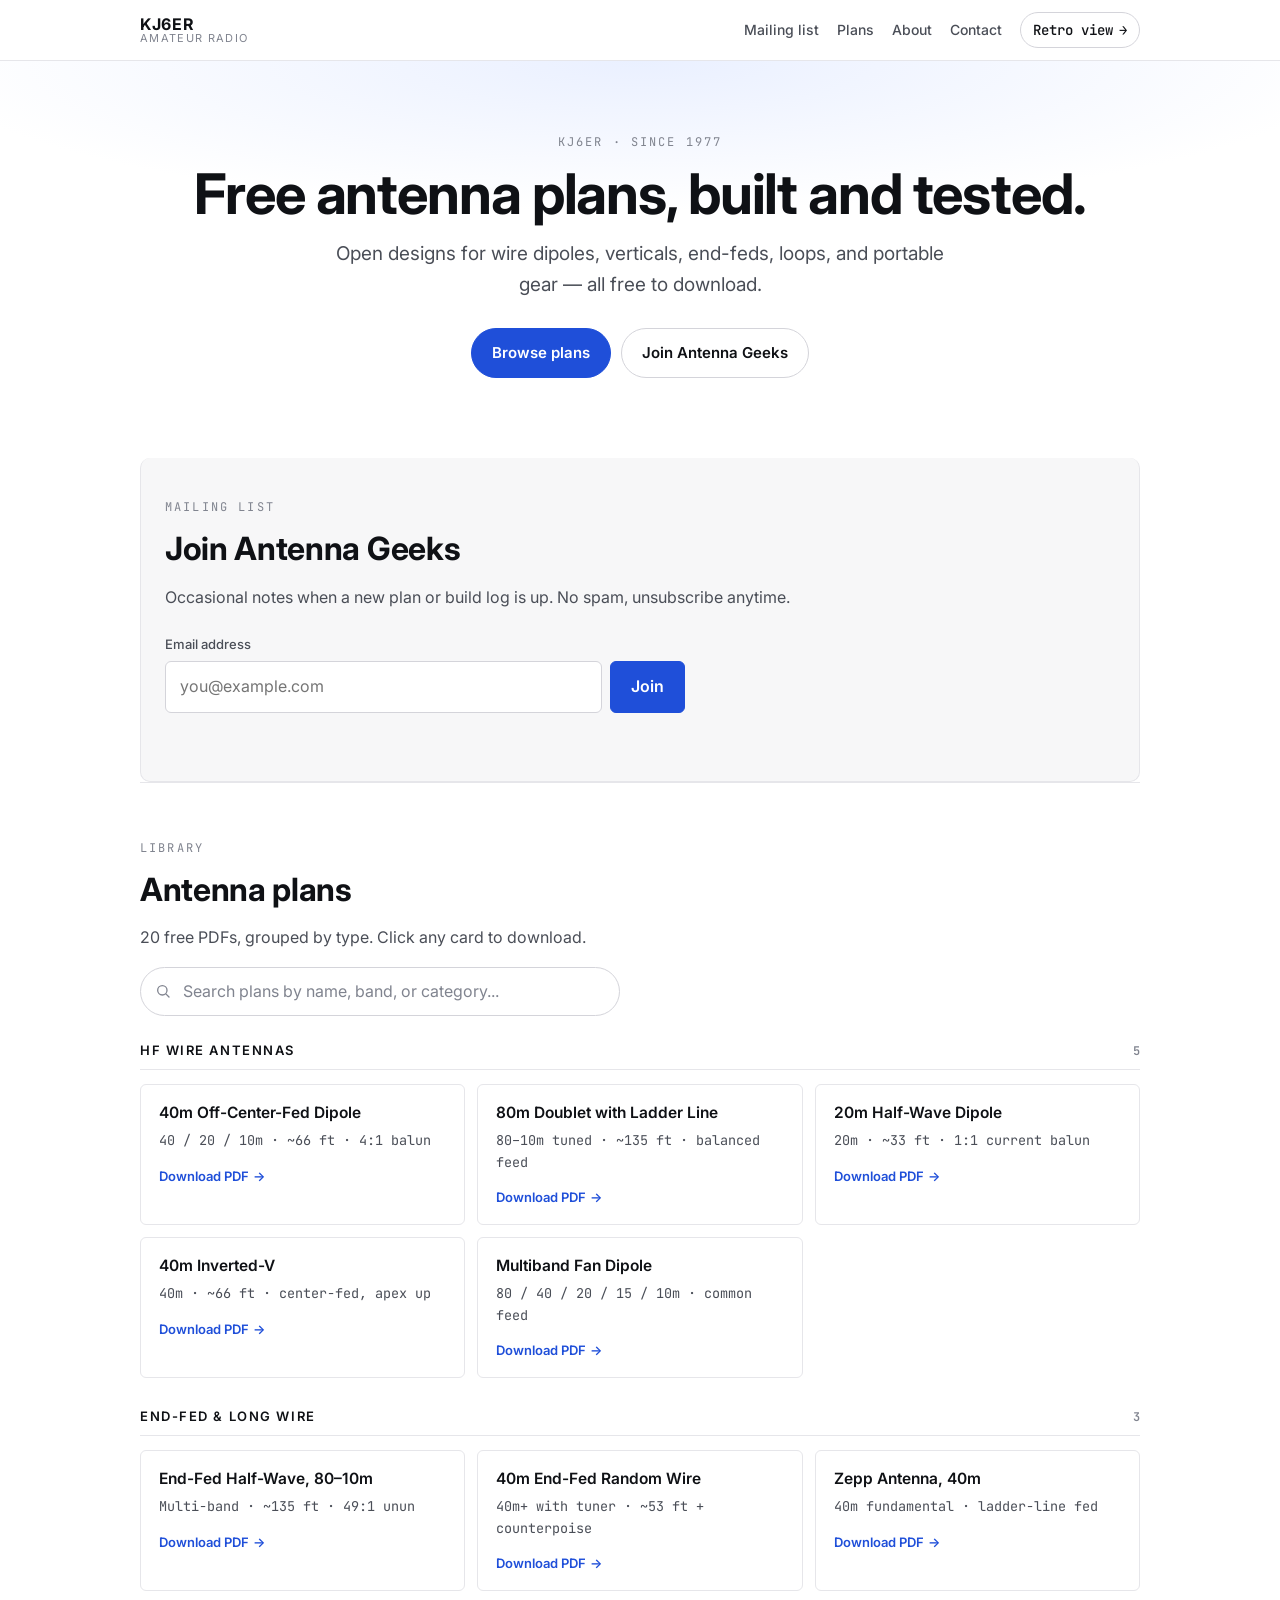
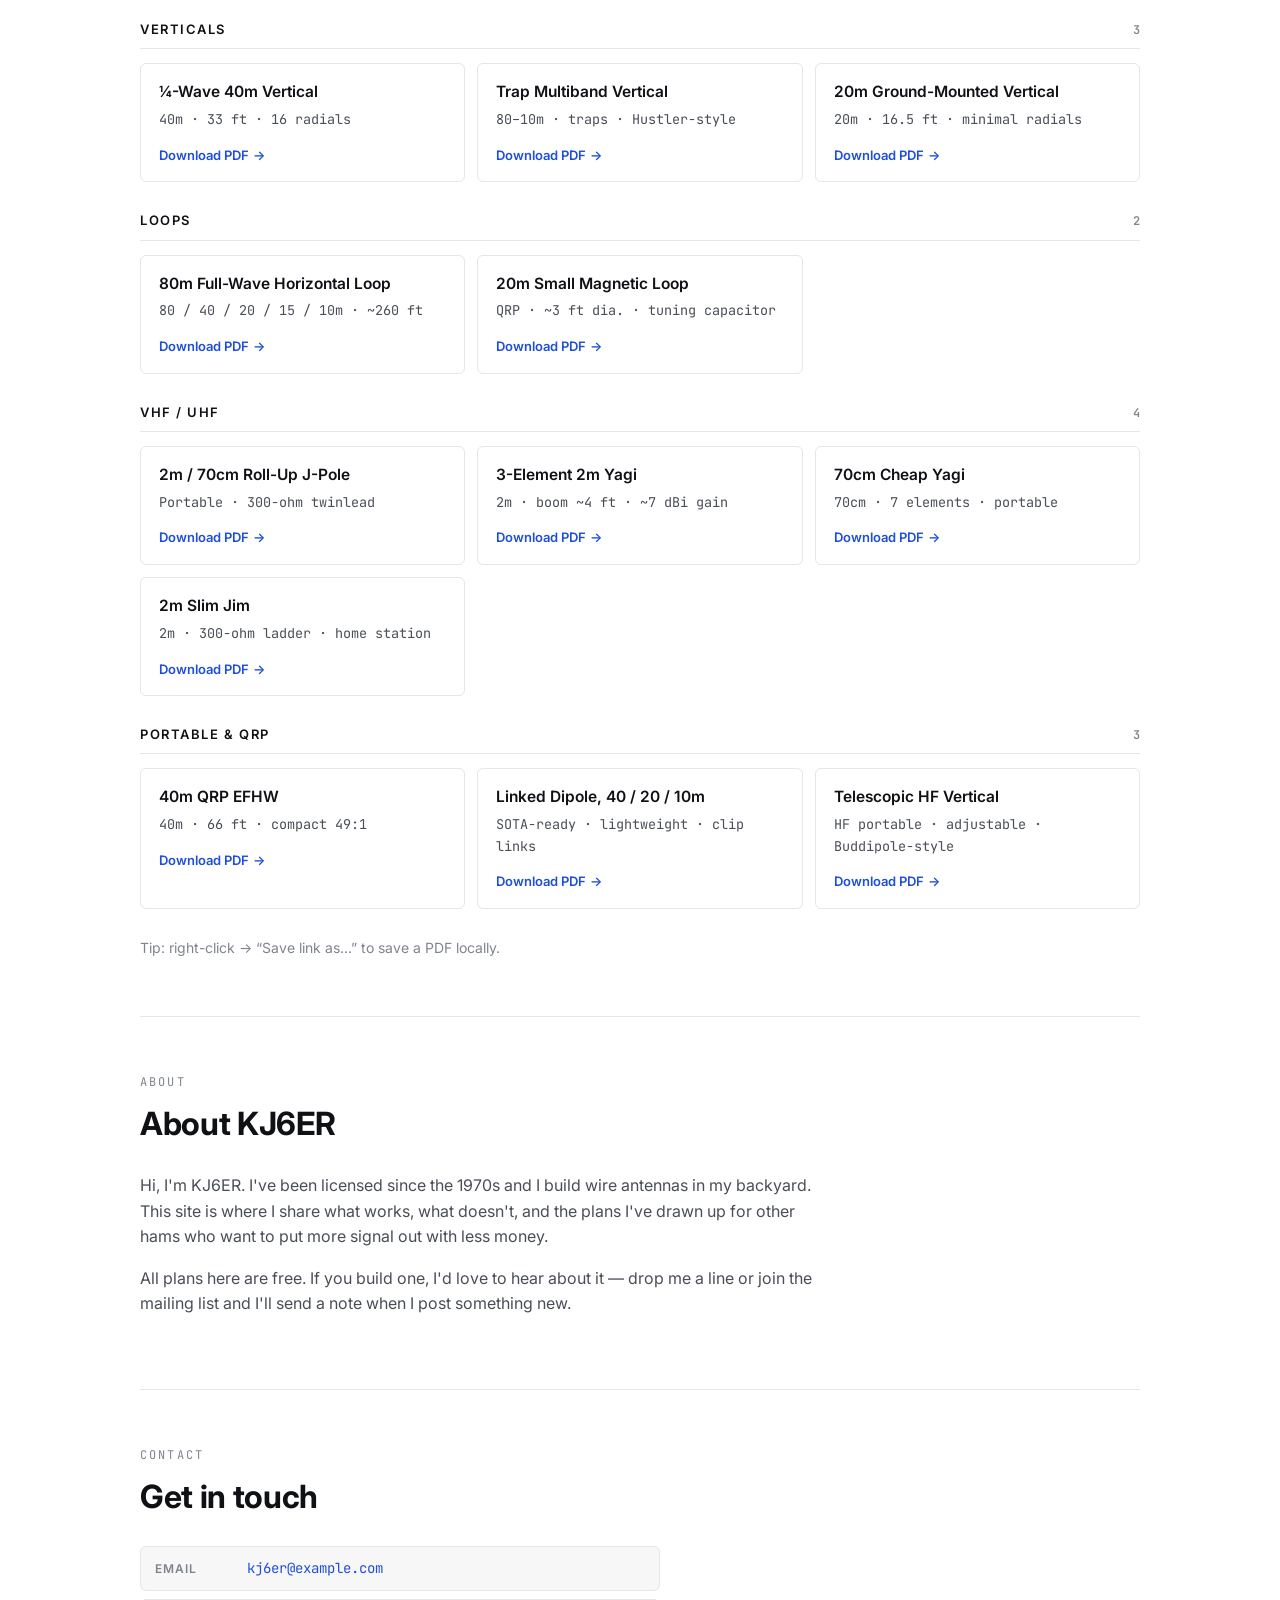
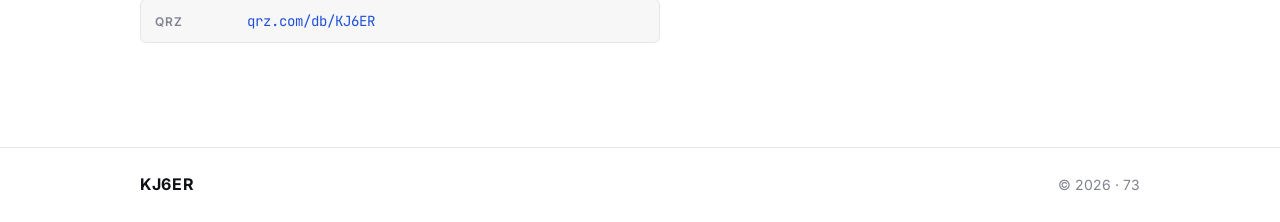
==== modern.html @ 4011a463 "Add modern theme, Antenna Geeks list, grouped plans with search - Extract antenna plan data to plans" ====
<!DOCTYPE html>
<html lang="en">
<head>
  <meta charset="UTF-8" />
  <meta name="viewport" content="width=device-width, initial-scale=1.0" />
  <title>KJ6ER &middot; Antenna Geeks &middot; Free Antenna Plans</title>
  <meta name="description" content="KJ6ER's ham radio project: free antenna plans and the Antenna Geeks mailing list." />
  <link rel="preconnect" href="https://fonts.googleapis.com" />
  <link rel="preconnect" href="https://fonts.gstatic.com" crossorigin />
  <link href="https://fonts.googleapis.com/css2?family=Inter:wght@400;500;600;700&family=JetBrains+Mono:wght@400;500&display=swap" rel="stylesheet" />
  <link rel="stylesheet" href="modern.css" />
</head>
<body data-variant="modern">

  <nav class="nav" aria-label="primary">
    <div class="nav__inner">
      <a class="nav__brand" href="#top">
        <span class="nav__callsign">KJ6ER</span>
        <span class="nav__sub">Amateur Radio</span>
      </a>
      <div class="nav__links">
        <a href="#subscribe">Mailing list</a>
        <a href="#plans">Plans</a>
        <a href="#about">About</a>
        <a href="#contact">Contact</a>
        <a class="nav__toggle" data-style-toggle href="index.html" title="Switch to retro view">
          Retro view <span aria-hidden="true">&rarr;</span>
        </a>
      </div>
    </div>
  </nav>

  <header class="hero" id="top">
    <div class="hero__inner">
      <p class="hero__eyebrow">KJ6ER &middot; Since 1977</p>
      <h1 class="hero__title">Free antenna plans, built and tested.</h1>
      <p class="hero__lede">
        Open designs for wire dipoles, verticals, end-feds, loops, and portable gear &mdash;
        all free to download.
      </p>
      <div class="hero__cta">
        <a class="btn btn--primary" href="#plans">Browse plans</a>
        <a class="btn btn--ghost" href="#subscribe">Join Antenna Geeks</a>
      </div>
      <!--
        Hero image: drop assets/hero.jpg and uncomment to use.
        Landscape, ~1600x900, under ~400KB.
      -->
      <!-- <img class="hero__image" src="assets/hero.jpg" alt="KJ6ER at the shack" /> -->
    </div>
  </header>

  <main>
    <!-- ===== Antenna Geeks email signup (moved above plans) ===== -->
    <section class="section section--accent" id="subscribe">
      <div class="section__head">
        <p class="section__eyebrow">Mailing list</p>
        <h2 class="section__title">Join Antenna Geeks</h2>
        <p class="section__lede">
          Occasional notes when a new plan or build log is up. No spam, unsubscribe anytime.
        </p>
      </div>

      <!--
        PLACEHOLDER form. To wire it up:
        1. Pick a provider (Formspree, Buttondown, Mailchimp, etc.)
        2. Replace action="#" with their endpoint URL.
        3. Remove data-placeholder="true".
      -->
      <form class="signup" action="#" method="POST" data-placeholder="true" novalidate>
        <label class="signup__label" for="email">Email address</label>
        <div class="signup__row">
          <input
            class="signup__input"
            type="email"
            id="email"
            name="email"
            placeholder="you@example.com"
            autocomplete="email"
            required
          />
          <button class="signup__button" type="submit">Join</button>
        </div>
        <p class="signup__status" role="status" aria-live="polite"></p>
      </form>
    </section>

    <!-- ===== Antenna plans ===== -->
    <section class="section" id="plans">
      <div class="section__head">
        <p class="section__eyebrow">Library</p>
        <h2 class="section__title">Antenna plans</h2>
        <p class="section__lede">
          <span id="plans-total">&mdash;</span> free PDFs, grouped by type. Click any card to download.
        </p>

        <div class="plans-toolbar">
          <label class="plans-search" for="plans-search">
            <svg class="plans-search__icon" width="16" height="16" viewBox="0 0 24 24" aria-hidden="true" fill="none" stroke="currentColor" stroke-width="2" stroke-linecap="round" stroke-linejoin="round">
              <circle cx="11" cy="11" r="7"></circle>
              <line x1="21" y1="21" x2="16.65" y2="16.65"></line>
            </svg>
            <input
              id="plans-search"
              class="plans-search__input"
              type="search"
              placeholder="Search plans by name, band, or category..."
              autocomplete="off"
            />
          </label>
        </div>
      </div>

      <!-- Plans render here from plans.js -->
      <div id="plans-container"></div>
      <p id="plans-empty" class="section__note" hidden>No plans match that filter.</p>

      <p class="section__note">
        Tip: right-click &rarr; &ldquo;Save link as&hellip;&rdquo; to save a PDF locally.
      </p>
    </section>

    <!-- ===== About ===== -->
    <section class="section" id="about">
      <div class="section__head">
        <p class="section__eyebrow">About</p>
        <h2 class="section__title">About KJ6ER</h2>
      </div>
      <div class="prose">
        <p>
          Hi, I'm KJ6ER. I've been licensed since the 1970s and I build wire
          antennas in my backyard. This site is where I share what works, what
          doesn't, and the plans I've drawn up for other hams who want to put
          more signal out with less money.
        </p>
        <p>
          All plans here are free. If you build one, I'd love to hear about
          it &mdash; drop me a line or join the mailing list and I'll send a
          note when I post something new.
        </p>
      </div>
    </section>

    <!-- ===== Contact ===== -->
    <section class="section" id="contact">
      <div class="section__head">
        <p class="section__eyebrow">Contact</p>
        <h2 class="section__title">Get in touch</h2>
      </div>
      <ul class="contact">
        <li>
          <span class="contact__key">Email</span>
          <!-- TODO: replace with real email when ready -->
          <a class="contact__val" href="mailto:kj6er@example.com">kj6er@example.com</a>
        </li>
        <li>
          <span class="contact__key">QRZ</span>
          <a class="contact__val" href="https://www.qrz.com/db/KJ6ER" target="_blank" rel="noopener">qrz.com/db/KJ6ER</a>
        </li>
      </ul>
    </section>
  </main>

  <footer class="footer">
    <div class="footer__inner">
      <p class="footer__brand">KJ6ER</p>
      <p class="footer__meta">&copy; <span id="year"></span> &middot; 73</p>
    </div>
  </footer>

  <script src="plans.js"></script>
  <script src="script.js"></script>
</body>
</html>
---- modern.css ----
/* =========================================================
   KJ6ER - clean / professional theme
   Light mode. System-friendly fonts. Mobile-first.
   ========================================================= */

:root {
  --bg: #ffffff;
  --surface: #ffffff;
  --surface-2: #f7f7f8;
  --surface-3: #f2f2f4;
  --border: #e6e6ea;
  --border-strong: #d4d4da;
  --text: #0f1115;
  --text-2: #4a4e57;
  --text-3: #80848f;
  --accent: #1f4fd9;
  --accent-hover: #1641b8;
  --accent-soft: #eaf0ff;
  --danger: #b42318;

  --sans: "Inter", system-ui, -apple-system, "Segoe UI", Roboto, "Helvetica Neue", Arial, sans-serif;
  --mono: "JetBrains Mono", ui-monospace, Menlo, Consolas, monospace;

  --radius: 10px;
  --radius-sm: 6px;
  --maxw: 1040px;

  --shadow-sm: 0 1px 2px rgba(15, 17, 21, 0.06);
  --shadow-md: 0 4px 18px rgba(15, 17, 21, 0.08);
}

*,
*::before,
*::after { box-sizing: border-box; }

html { -webkit-text-size-adjust: 100%; scroll-behavior: smooth; }

body {
  margin: 0;
  background: var(--bg);
  color: var(--text);
  font-family: var(--sans);
  font-size: 16px;
  line-height: 1.6;
  -webkit-font-smoothing: antialiased;
  -moz-osx-font-smoothing: grayscale;
}

a {
  color: var(--accent);
  text-decoration: none;
}
a:hover { text-decoration: underline; text-underline-offset: 3px; }
a:focus-visible {
  outline: 2px solid var(--accent);
  outline-offset: 3px;
  border-radius: 3px;
}

/* =========================================================
   Nav
   ========================================================= */
.nav {
  position: sticky;
  top: 0;
  z-index: 50;
  background: rgba(255, 255, 255, 0.85);
  backdrop-filter: saturate(1.2) blur(8px);
  border-bottom: 1px solid var(--border);
}
.nav__inner {
  max-width: var(--maxw);
  margin: 0 auto;
  padding: 12px 20px;
  display: flex;
  align-items: center;
  gap: 16px;
}
.nav__brand {
  display: flex;
  flex-direction: column;
  line-height: 1.05;
  color: var(--text);
  text-decoration: none;
}
.nav__callsign {
  font-weight: 700;
  font-size: 16px;
  letter-spacing: 0.04em;
}
.nav__sub {
  font-size: 11px;
  color: var(--text-3);
  letter-spacing: 0.12em;
  text-transform: uppercase;
}
.nav__links {
  margin-left: auto;
  display: flex;
  align-items: center;
  gap: 18px;
  flex-wrap: wrap;
}
.nav__links a {
  color: var(--text-2);
  font-size: 14px;
  font-weight: 500;
}
.nav__links a:hover { color: var(--text); text-decoration: none; }
.nav__toggle {
  display: inline-flex;
  align-items: center;
  gap: 6px;
  padding: 6px 12px;
  border: 1px solid var(--border-strong);
  border-radius: 999px;
  font-size: 13px;
  font-family: var(--mono);
  color: var(--text) !important;
  background: var(--surface);
  transition: background 0.15s ease, border-color 0.15s ease;
}
.nav__toggle:hover {
  background: var(--surface-2);
  border-color: var(--text-3);
  text-decoration: none;
}
@media (max-width: 560px) {
  .nav__links a:not(.nav__toggle) { display: none; }
}

/* =========================================================
   Hero
   ========================================================= */
.hero {
  padding: 72px 20px 40px;
  background:
    radial-gradient(ellipse 80% 60% at 50% 0%, var(--accent-soft) 0%, transparent 70%),
    var(--bg);
}
.hero__inner {
  max-width: var(--maxw);
  margin: 0 auto;
  text-align: center;
}
.hero__eyebrow {
  margin: 0 0 12px;
  font-family: var(--mono);
  font-size: 12px;
  letter-spacing: 0.18em;
  text-transform: uppercase;
  color: var(--text-3);
}
.hero__title {
  margin: 0 0 16px;
  font-size: clamp(32px, 5vw + 8px, 56px);
  line-height: 1.05;
  letter-spacing: -0.02em;
  font-weight: 700;
  color: var(--text);
}
.hero__lede {
  max-width: 640px;
  margin: 0 auto 28px;
  font-size: clamp(16px, 1.2vw + 12px, 19px);
  color: var(--text-2);
}
.hero__cta {
  display: flex;
  gap: 10px;
  justify-content: center;
  flex-wrap: wrap;
}
.hero__image {
  display: block;
  margin: 40px auto 0;
  max-width: 100%;
  height: auto;
  border-radius: var(--radius);
  box-shadow: var(--shadow-md);
}

.btn {
  display: inline-flex;
  align-items: center;
  gap: 6px;
  padding: 12px 20px;
  border-radius: 999px;
  font-weight: 600;
  font-size: 15px;
  text-decoration: none;
  transition: background 0.15s ease, border-color 0.15s ease, transform 0.08s ease;
  border: 1px solid transparent;
}
.btn:active { transform: translateY(1px); }
.btn--primary {
  background: var(--accent);
  color: #fff;
  border-color: var(--accent);
}
.btn--primary:hover { background: var(--accent-hover); text-decoration: none; }
.btn--ghost {
  background: var(--surface);
  color: var(--text);
  border-color: var(--border-strong);
}
.btn--ghost:hover {
  background: var(--surface-2);
  border-color: var(--text-3);
  text-decoration: none;
}

/* =========================================================
   Sections
   ========================================================= */
main {
  max-width: var(--maxw);
  margin: 0 auto;
  padding: 0 20px;
}

.section {
  padding: 56px 0;
  border-top: 1px solid var(--border);
}
.section:first-child { border-top: 0; padding-top: 40px; }

.section--accent {
  padding: 40px 24px;
  margin: 40px 0 0;
  background: var(--surface-2);
  border: 1px solid var(--border);
  border-radius: var(--radius);
}

.section__head { margin-bottom: 24px; }
.section__eyebrow {
  margin: 0 0 6px;
  font-family: var(--mono);
  font-size: 12px;
  letter-spacing: 0.18em;
  text-transform: uppercase;
  color: var(--text-3);
}
.section__title {
  margin: 0 0 10px;
  font-size: clamp(24px, 2vw + 14px, 32px);
  letter-spacing: -0.01em;
  font-weight: 700;
}
.section__lede {
  margin: 0;
  color: var(--text-2);
  max-width: 640px;
}
.section__note {
  margin: 12px 0 0;
  font-size: 14px;
  color: var(--text-3);
}

.prose p { color: var(--text-2); max-width: 680px; }
.prose p + p { margin-top: 12px; }

/* =========================================================
   Plans — grouped cards + search
   ========================================================= */
.plans-toolbar { margin-top: 16px; }

.plans-search {
  display: flex;
  align-items: center;
  gap: 10px;
  padding: 10px 14px;
  background: var(--surface);
  border: 1px solid var(--border-strong);
  border-radius: 999px;
  max-width: 480px;
  transition: border-color 0.15s ease, box-shadow 0.15s ease;
}
.plans-search:focus-within {
  border-color: var(--accent);
  box-shadow: 0 0 0 3px rgba(31, 79, 217, 0.15);
}
.plans-search__icon { color: var(--text-3); flex: 0 0 auto; }
.plans-search__input {
  flex: 1;
  background: transparent;
  border: 0;
  outline: none;
  font: inherit;
  color: var(--text);
  min-width: 0;
}
.plans-search__input::placeholder { color: var(--text-3); }

.plan-group { margin: 28px 0; }
.plan-group:first-child { margin-top: 12px; }

.plan-group__title {
  display: flex;
  align-items: baseline;
  gap: 10px;
  margin: 0 0 14px;
  padding-bottom: 8px;
  font-size: 13px;
  font-weight: 600;
  letter-spacing: 0.12em;
  text-transform: uppercase;
  color: var(--text-3);
  border-bottom: 1px solid var(--border);
}
.plan-group__name { color: var(--text); }
.plan-group__count {
  margin-left: auto;
  font-family: var(--mono);
  font-size: 12px;
  color: var(--text-3);
  letter-spacing: 0;
}

.plans {
  list-style: none;
  padding: 0;
  margin: 0;
  display: grid;
  grid-template-columns: repeat(auto-fill, minmax(280px, 1fr));
  gap: 12px;
}

.plan__link {
  display: flex;
  flex-direction: column;
  gap: 4px;
  padding: 16px 18px;
  height: 100%;
  border: 1px solid var(--border);
  border-radius: var(--radius-sm);
  background: var(--surface);
  color: var(--text);
  text-decoration: none;
  transition: border-color 0.15s ease, box-shadow 0.15s ease, transform 0.15s ease;
  position: relative;
}
.plan__link:hover,
.plan__link:focus-visible {
  border-color: var(--accent);
  box-shadow: var(--shadow-md);
  transform: translateY(-1px);
  text-decoration: none;
  outline: none;
}
.plan__name {
  font-weight: 600;
  font-size: 15.5px;
  color: var(--text);
  padding-right: 24px;
}
.plan__specs {
  font-size: 13.5px;
  color: var(--text-2);
  font-family: var(--mono);
}
.plan__cta {
  margin-top: 10px;
  font-size: 13px;
  font-weight: 600;
  color: var(--accent);
  display: inline-flex;
  align-items: center;
  gap: 4px;
}
.plan__link:hover .plan__cta { text-decoration: underline; text-underline-offset: 3px; }

/* =========================================================
   Signup form (accent block)
   ========================================================= */
.signup { margin-top: 18px; max-width: 520px; }
.signup__label {
  display: block;
  font-size: 13px;
  font-weight: 500;
  color: var(--text-2);
  margin-bottom: 6px;
}
.signup__row {
  display: flex;
  gap: 8px;
  flex-wrap: wrap;
}
.signup__input {
  flex: 1 1 220px;
  min-width: 0;
  padding: 12px 14px;
  background: var(--surface);
  color: var(--text);
  font: inherit;
  border: 1px solid var(--border-strong);
  border-radius: var(--radius-sm);
  transition: border-color 0.15s ease, box-shadow 0.15s ease;
}
.signup__input:focus {
  outline: none;
  border-color: var(--accent);
  box-shadow: 0 0 0 3px rgba(31, 79, 217, 0.15);
}
.signup__button {
  padding: 12px 20px;
  background: var(--accent);
  color: #fff;
  border: 1px solid var(--accent);
  border-radius: var(--radius-sm);
  font: inherit;
  font-weight: 600;
  cursor: pointer;
  transition: background 0.15s ease, transform 0.08s ease;
}
.signup__button:hover { background: var(--accent-hover); }
.signup__button:active { transform: translateY(1px); }

.signup__status {
  min-height: 1.3em;
  margin: 10px 0 0;
  font-size: 14px;
  color: var(--text-2);
}
.signup__status.is-error { color: var(--danger); }

/* =========================================================
   Contact
   ========================================================= */
.contact {
  list-style: none;
  padding: 0;
  margin: 0;
  display: grid;
  gap: 8px;
  max-width: 520px;
}
.contact li {
  display: grid;
  grid-template-columns: 80px 1fr;
  align-items: baseline;
  gap: 12px;
  padding: 10px 14px;
  background: var(--surface-2);
  border: 1px solid var(--border);
  border-radius: var(--radius-sm);
}
.contact__key {
  font-size: 12px;
  font-weight: 600;
  letter-spacing: 0.08em;
  text-transform: uppercase;
  color: var(--text-3);
}
.contact__val { font-family: var(--mono); font-size: 14px; }

/* =========================================================
   Footer
   ========================================================= */
.footer {
  margin-top: 48px;
  border-top: 1px solid var(--border);
}
.footer__inner {
  max-width: var(--maxw);
  margin: 0 auto;
  padding: 24px 20px;
  display: flex;
  justify-content: space-between;
  align-items: center;
  gap: 12px;
  flex-wrap: wrap;
}
.footer__brand { margin: 0; font-weight: 700; letter-spacing: 0.04em; }
.footer__meta { margin: 0; color: var(--text-3); font-size: 14px; }

/* =========================================================
   Motion
   ========================================================= */
@media (prefers-reduced-motion: reduce) {
  html { scroll-behavior: auto; }
  .plan__link, .btn { transition: none; }
}
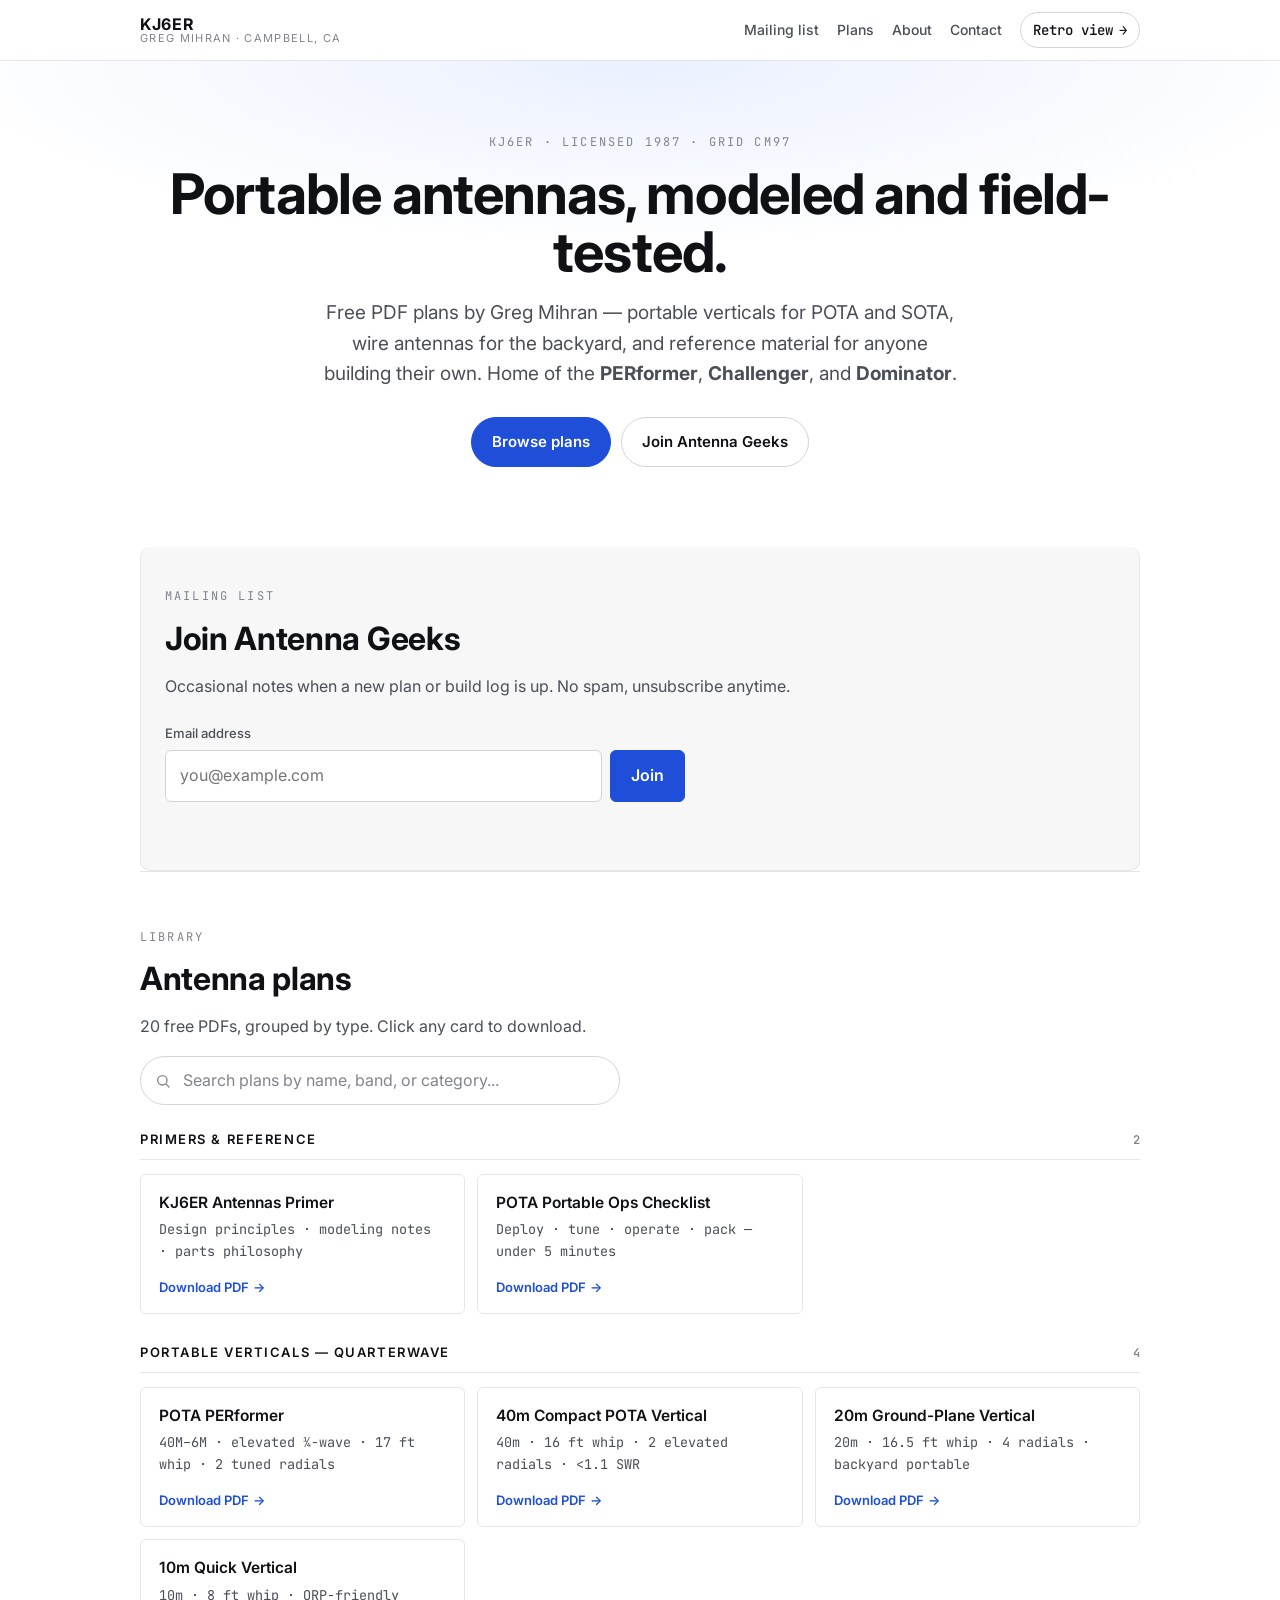
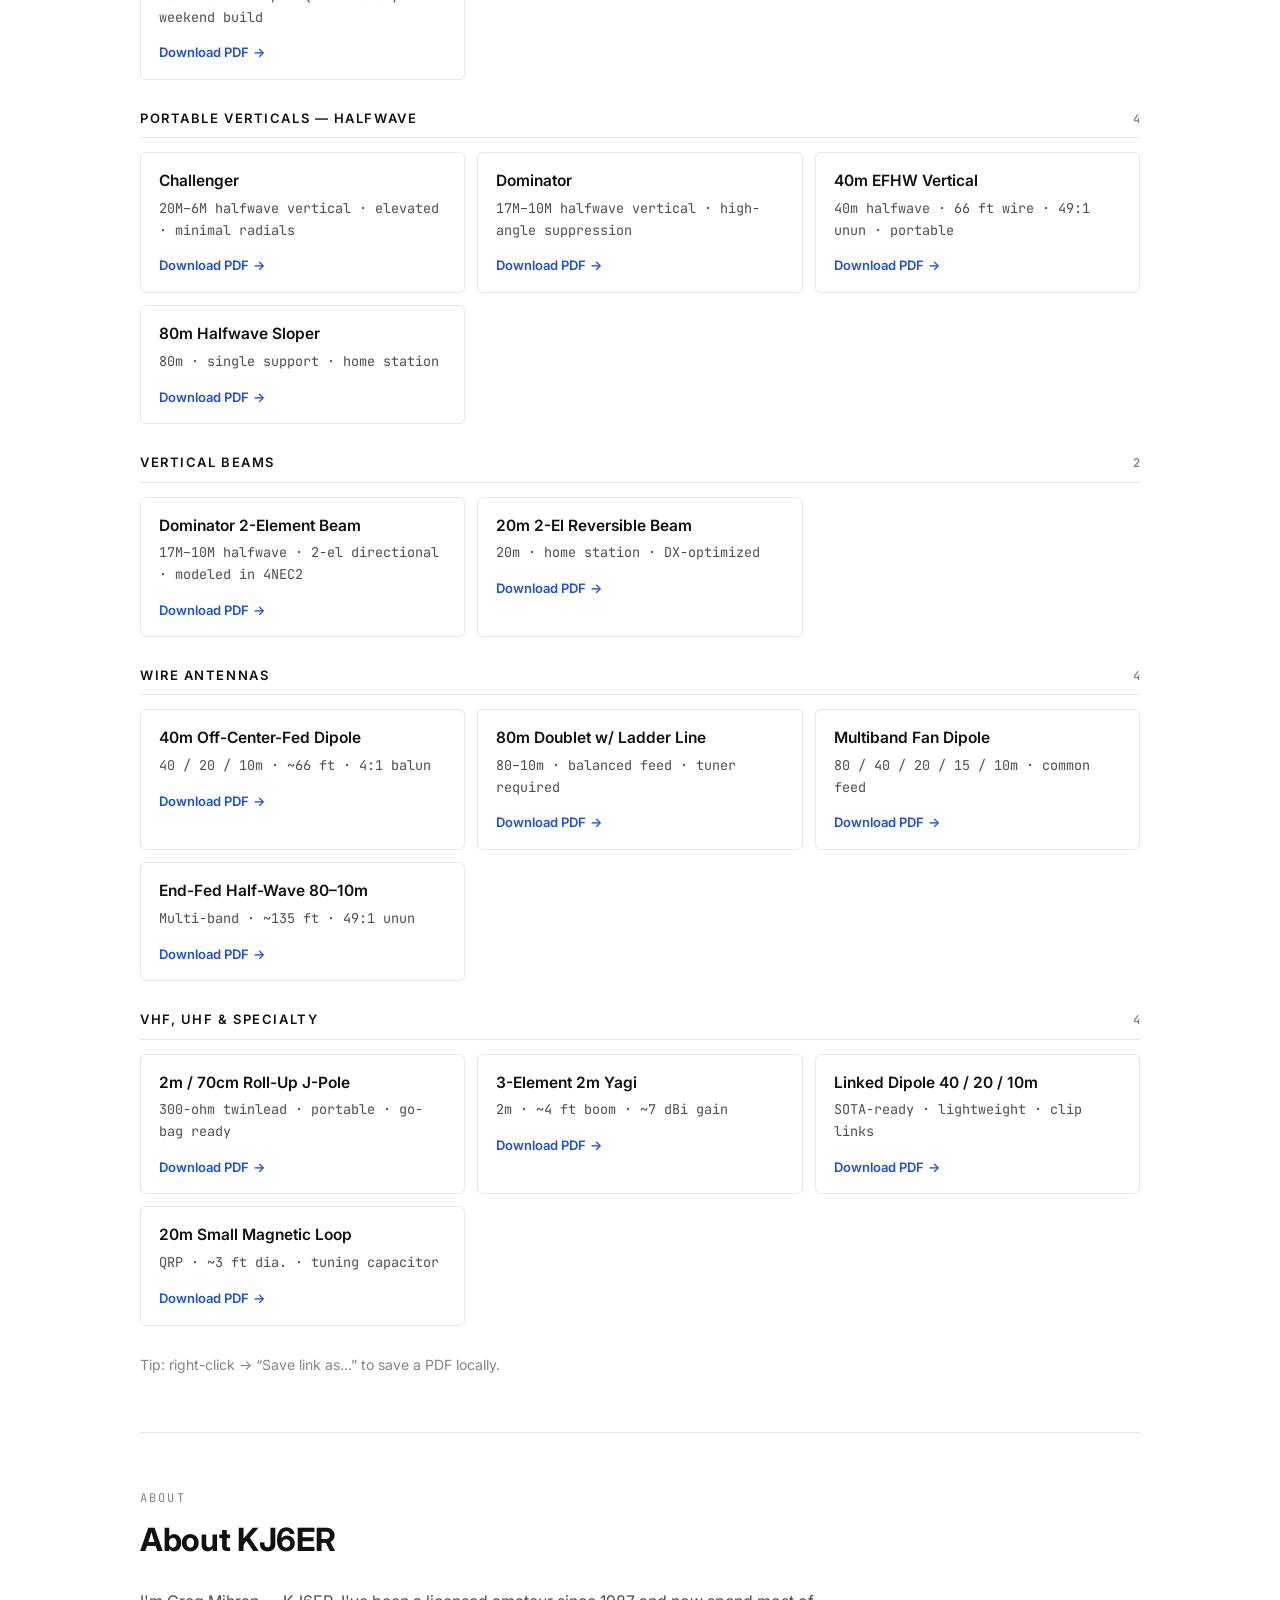
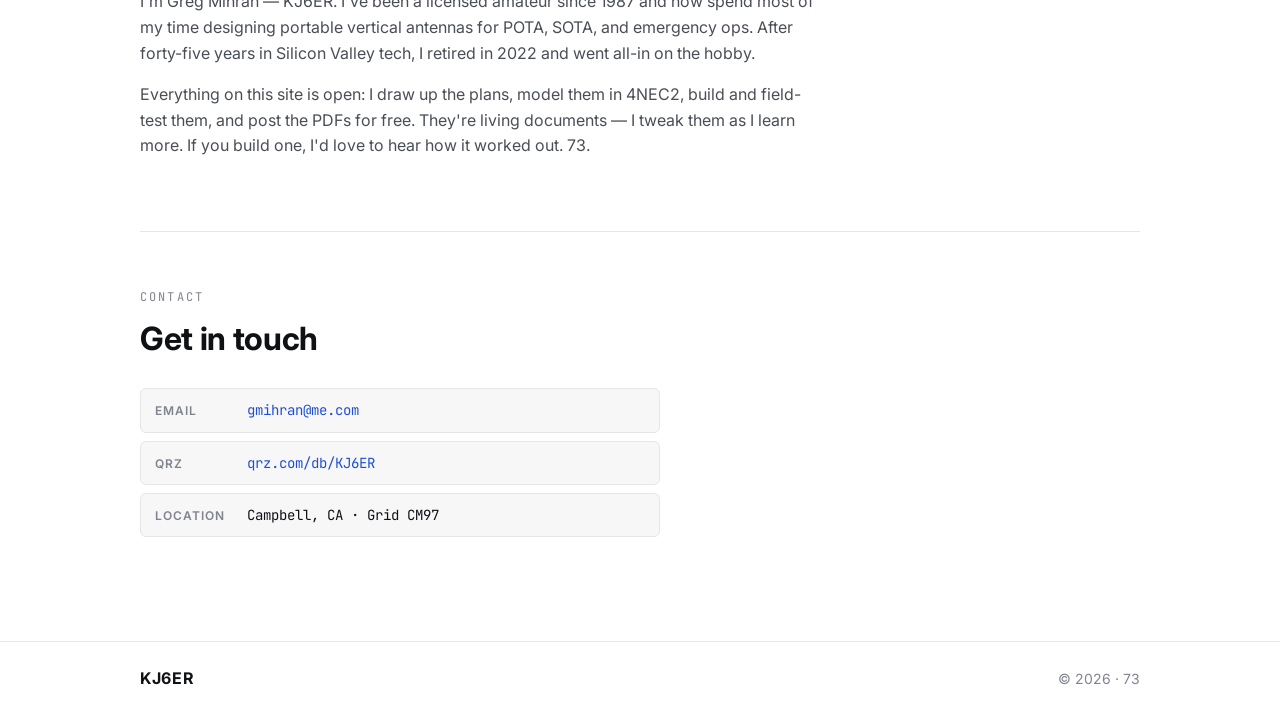
==== commit 928d2a0a: "Personalize site for Greg Mihran + tone down retro theme - Retro theme redesigned as a warm editoria" ====
--- a/modern.html
+++ b/modern.html
@@ -3,8 +3,8 @@
 <head>
   <meta charset="UTF-8" />
   <meta name="viewport" content="width=device-width, initial-scale=1.0" />
-  <title>KJ6ER &middot; Antenna Geeks &middot; Free Antenna Plans</title>
-  <meta name="description" content="KJ6ER's ham radio project: free antenna plans and the Antenna Geeks mailing list." />
+  <title>KJ6ER &middot; Greg Mihran &middot; Antenna Plans</title>
+  <meta name="description" content="Greg Mihran (KJ6ER) — portable vertical and wire antenna plans, free. Home of the POTA PERformer, Challenger, and Dominator designs." />
   <link rel="preconnect" href="https://fonts.googleapis.com" />
   <link rel="preconnect" href="https://fonts.gstatic.com" crossorigin />
   <link href="https://fonts.googleapis.com/css2?family=Inter:wght@400;500;600;700&family=JetBrains+Mono:wght@400;500&display=swap" rel="stylesheet" />
@@ -16,7 +16,7 @@
     <div class="nav__inner">
       <a class="nav__brand" href="#top">
         <span class="nav__callsign">KJ6ER</span>
-        <span class="nav__sub">Amateur Radio</span>
+        <span class="nav__sub">Greg Mihran &middot; Campbell, CA</span>
       </a>
       <div class="nav__links">
         <a href="#subscribe">Mailing list</a>
@@ -32,11 +32,13 @@
 
   <header class="hero" id="top">
     <div class="hero__inner">
-      <p class="hero__eyebrow">KJ6ER &middot; Since 1977</p>
-      <h1 class="hero__title">Free antenna plans, built and tested.</h1>
+      <p class="hero__eyebrow">KJ6ER &middot; Licensed 1987 &middot; Grid CM97</p>
+      <h1 class="hero__title">Portable antennas, modeled and field-tested.</h1>
       <p class="hero__lede">
-        Open designs for wire dipoles, verticals, end-feds, loops, and portable gear &mdash;
-        all free to download.
+        Free PDF plans by Greg Mihran &mdash; portable verticals for POTA and
+        SOTA, wire antennas for the backyard, and reference material for anyone
+        building their own. Home of the <strong>PERformer</strong>,
+        <strong>Challenger</strong>, and <strong>Dominator</strong>.
       </p>
       <div class="hero__cta">
         <a class="btn btn--primary" href="#plans">Browse plans</a>
@@ -128,15 +130,17 @@
       </div>
       <div class="prose">
         <p>
-          Hi, I'm KJ6ER. I've been licensed since the 1970s and I build wire
-          antennas in my backyard. This site is where I share what works, what
-          doesn't, and the plans I've drawn up for other hams who want to put
-          more signal out with less money.
+          I'm Greg Mihran &mdash; KJ6ER. I've been a licensed amateur since
+          1987 and now spend most of my time designing portable vertical
+          antennas for POTA, SOTA, and emergency ops. After forty-five years
+          in Silicon Valley tech, I retired in 2022 and went all-in on the
+          hobby.
         </p>
         <p>
-          All plans here are free. If you build one, I'd love to hear about
-          it &mdash; drop me a line or join the mailing list and I'll send a
-          note when I post something new.
+          Everything on this site is open: I draw up the plans, model them in
+          4NEC2, build and field-test them, and post the PDFs for free.
+          They're living documents &mdash; I tweak them as I learn more. If
+          you build one, I'd love to hear how it worked out. 73.
         </p>
       </div>
     </section>
@@ -150,12 +154,15 @@
       <ul class="contact">
         <li>
           <span class="contact__key">Email</span>
-          <!-- TODO: replace with real email when ready -->
-          <a class="contact__val" href="mailto:kj6er@example.com">kj6er@example.com</a>
+          <a class="contact__val" href="mailto:gmihran@me.com">gmihran@me.com</a>
         </li>
         <li>
           <span class="contact__key">QRZ</span>
           <a class="contact__val" href="https://www.qrz.com/db/KJ6ER" target="_blank" rel="noopener">qrz.com/db/KJ6ER</a>
+        </li>
+        <li>
+          <span class="contact__key">Location</span>
+          <span class="contact__val">Campbell, CA &middot; Grid CM97</span>
         </li>
       </ul>
     </section>
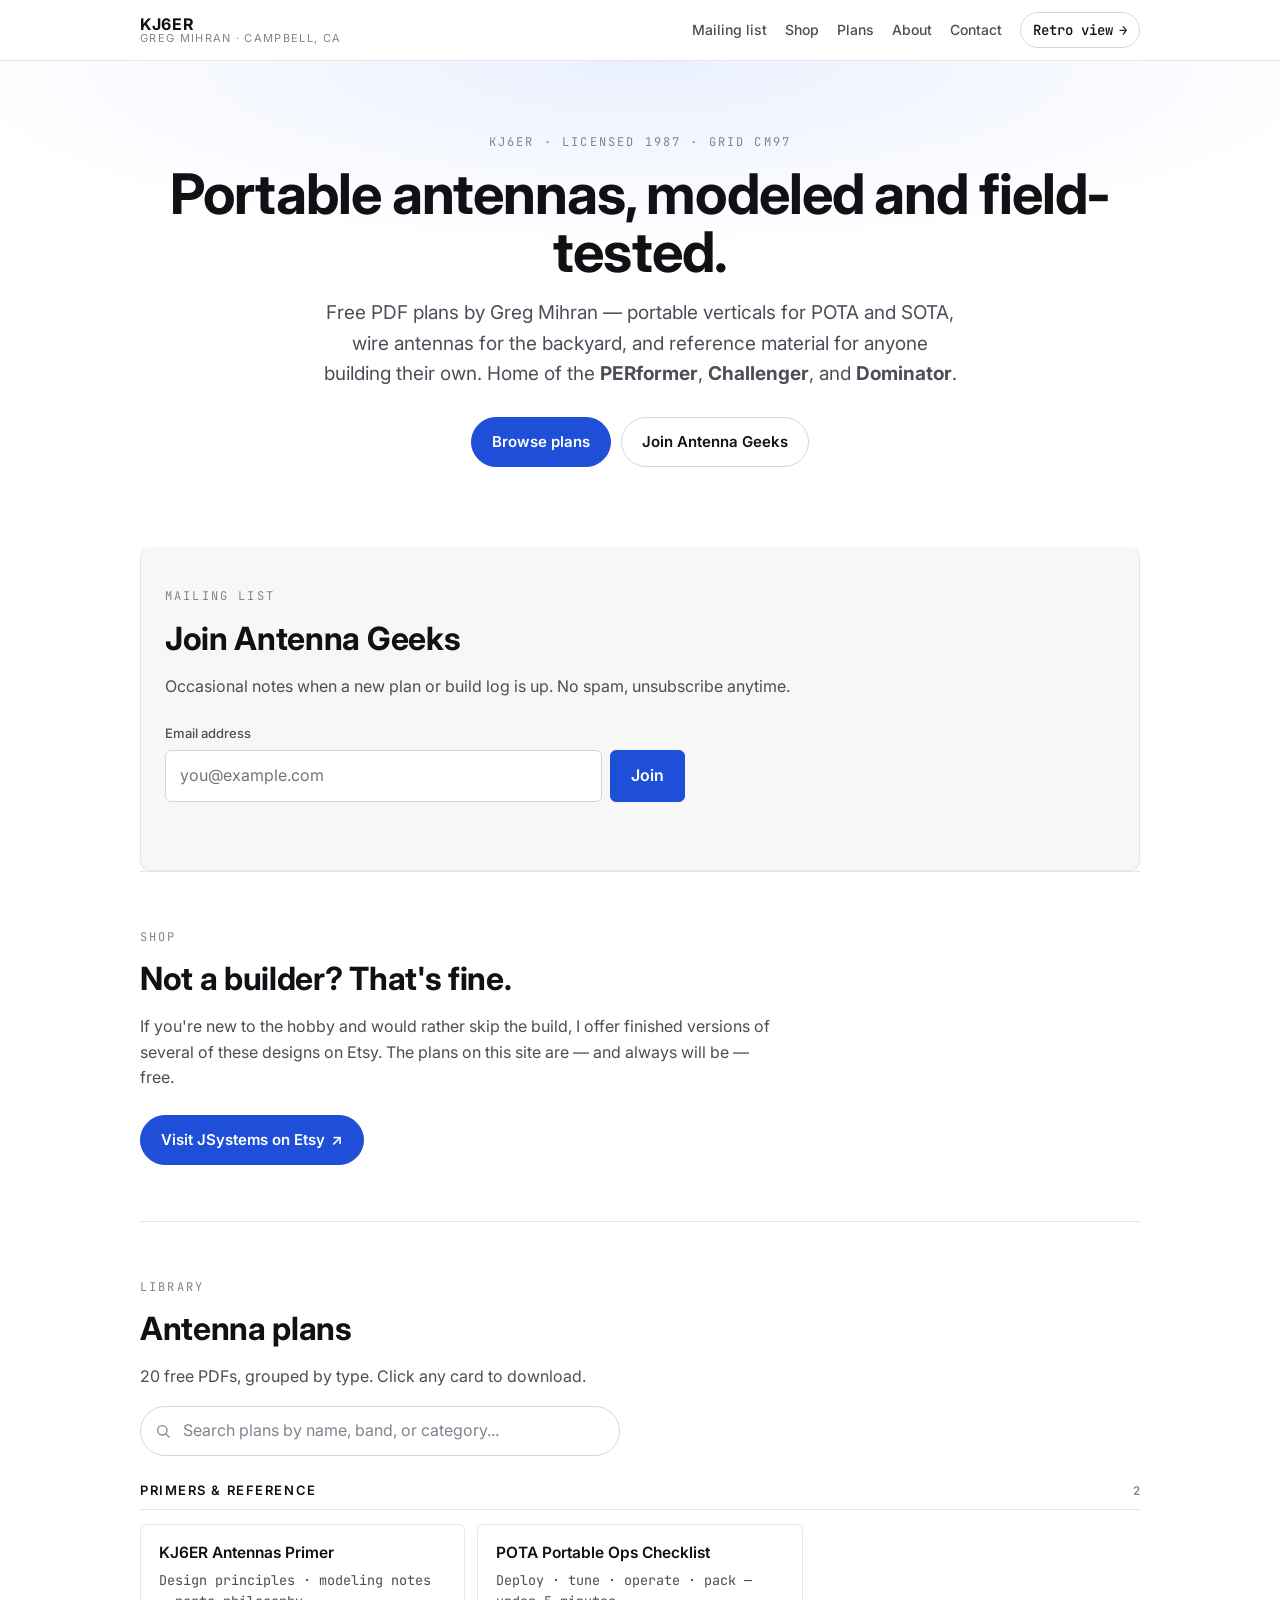
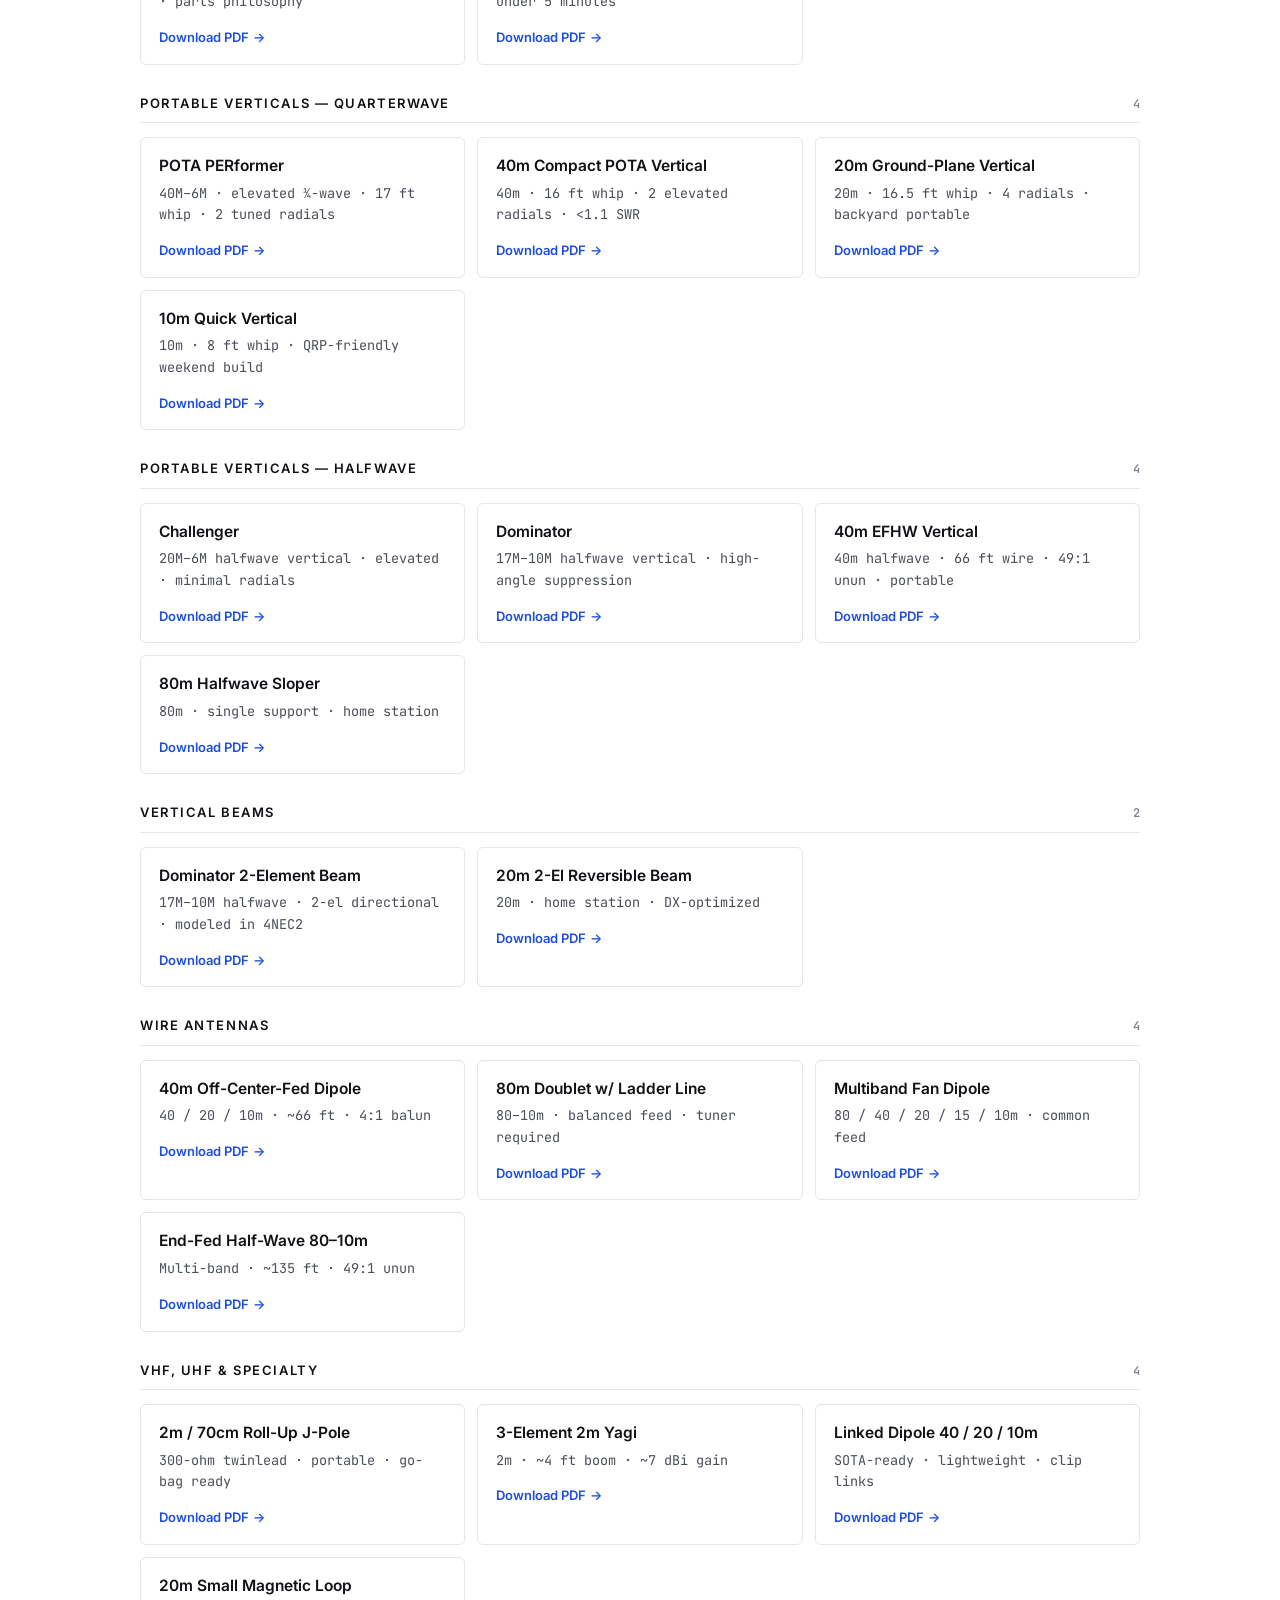
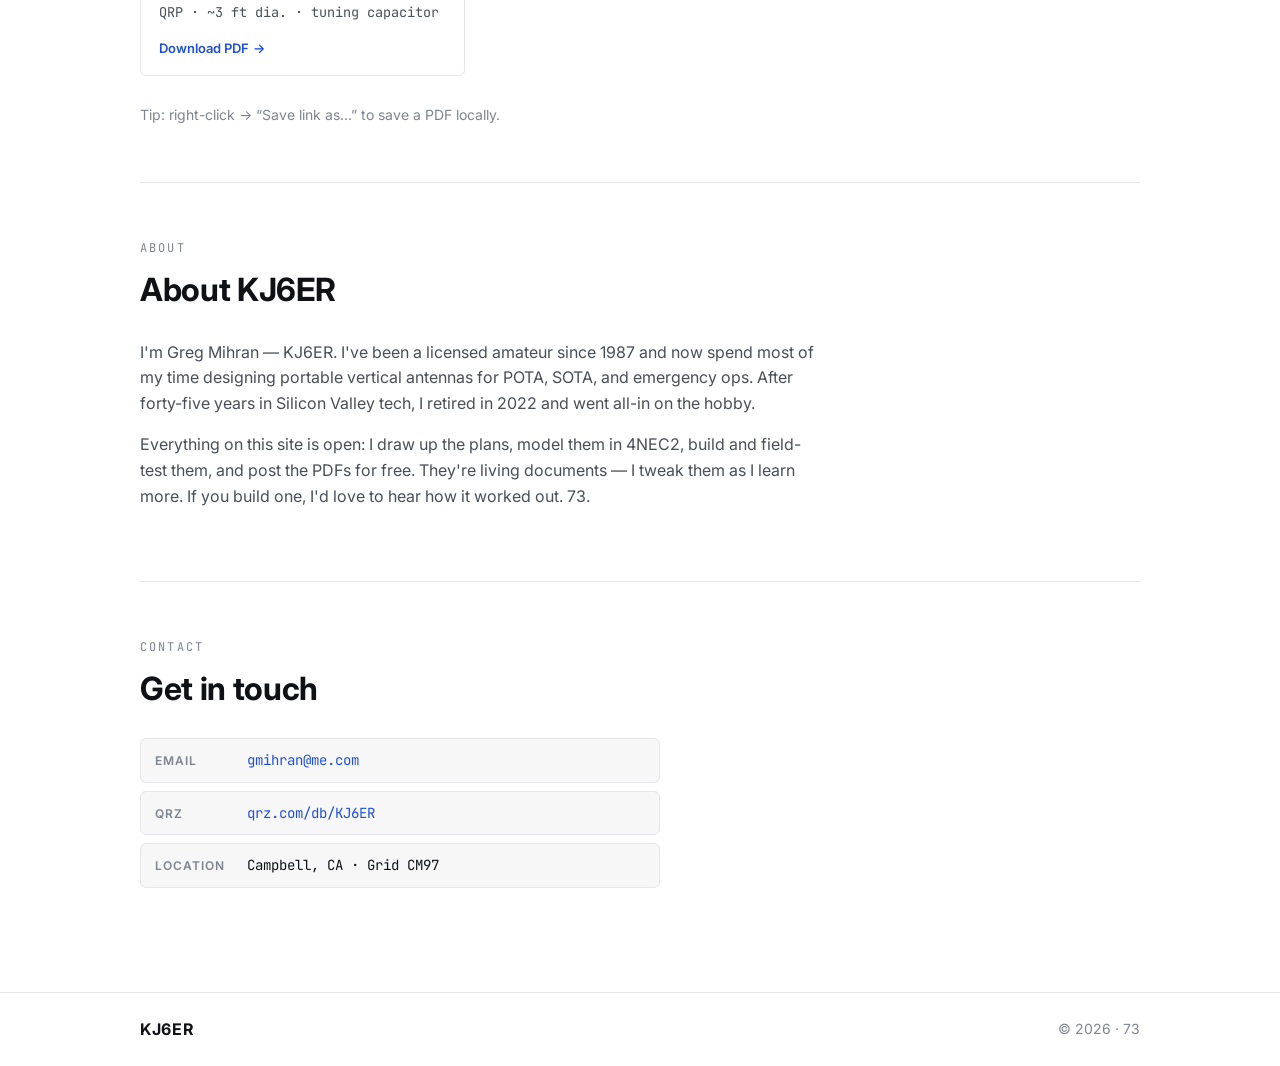
==== commit 55f1521d: "Add Shop section linking to Etsy JSystems New section between the mailing list and the plans library" ====
--- a/modern.html
+++ b/modern.html
@@ -20,6 +20,7 @@
       </a>
       <div class="nav__links">
         <a href="#subscribe">Mailing list</a>
+        <a href="#shop">Shop</a>
         <a href="#plans">Plans</a>
         <a href="#about">About</a>
         <a href="#contact">Contact</a>
@@ -85,6 +86,22 @@
         </div>
         <p class="signup__status" role="status" aria-live="polite"></p>
       </form>
+    </section>
+
+    <!-- ===== Shop (Etsy) ===== -->
+    <section class="section" id="shop">
+      <div class="section__head">
+        <p class="section__eyebrow">Shop</p>
+        <h2 class="section__title">Not a builder? That's fine.</h2>
+        <p class="section__lede">
+          If you're new to the hobby and would rather skip the build, I offer
+          finished versions of several of these designs on Etsy. The plans on
+          this site are &mdash; and always will be &mdash; free.
+        </p>
+      </div>
+      <a class="btn btn--primary" href="https://www.etsy.com/shop/JSystems" target="_blank" rel="noopener">
+        Visit JSystems on Etsy <span aria-hidden="true">&#8599;</span>
+      </a>
     </section>
 
     <!-- ===== Antenna plans ===== -->
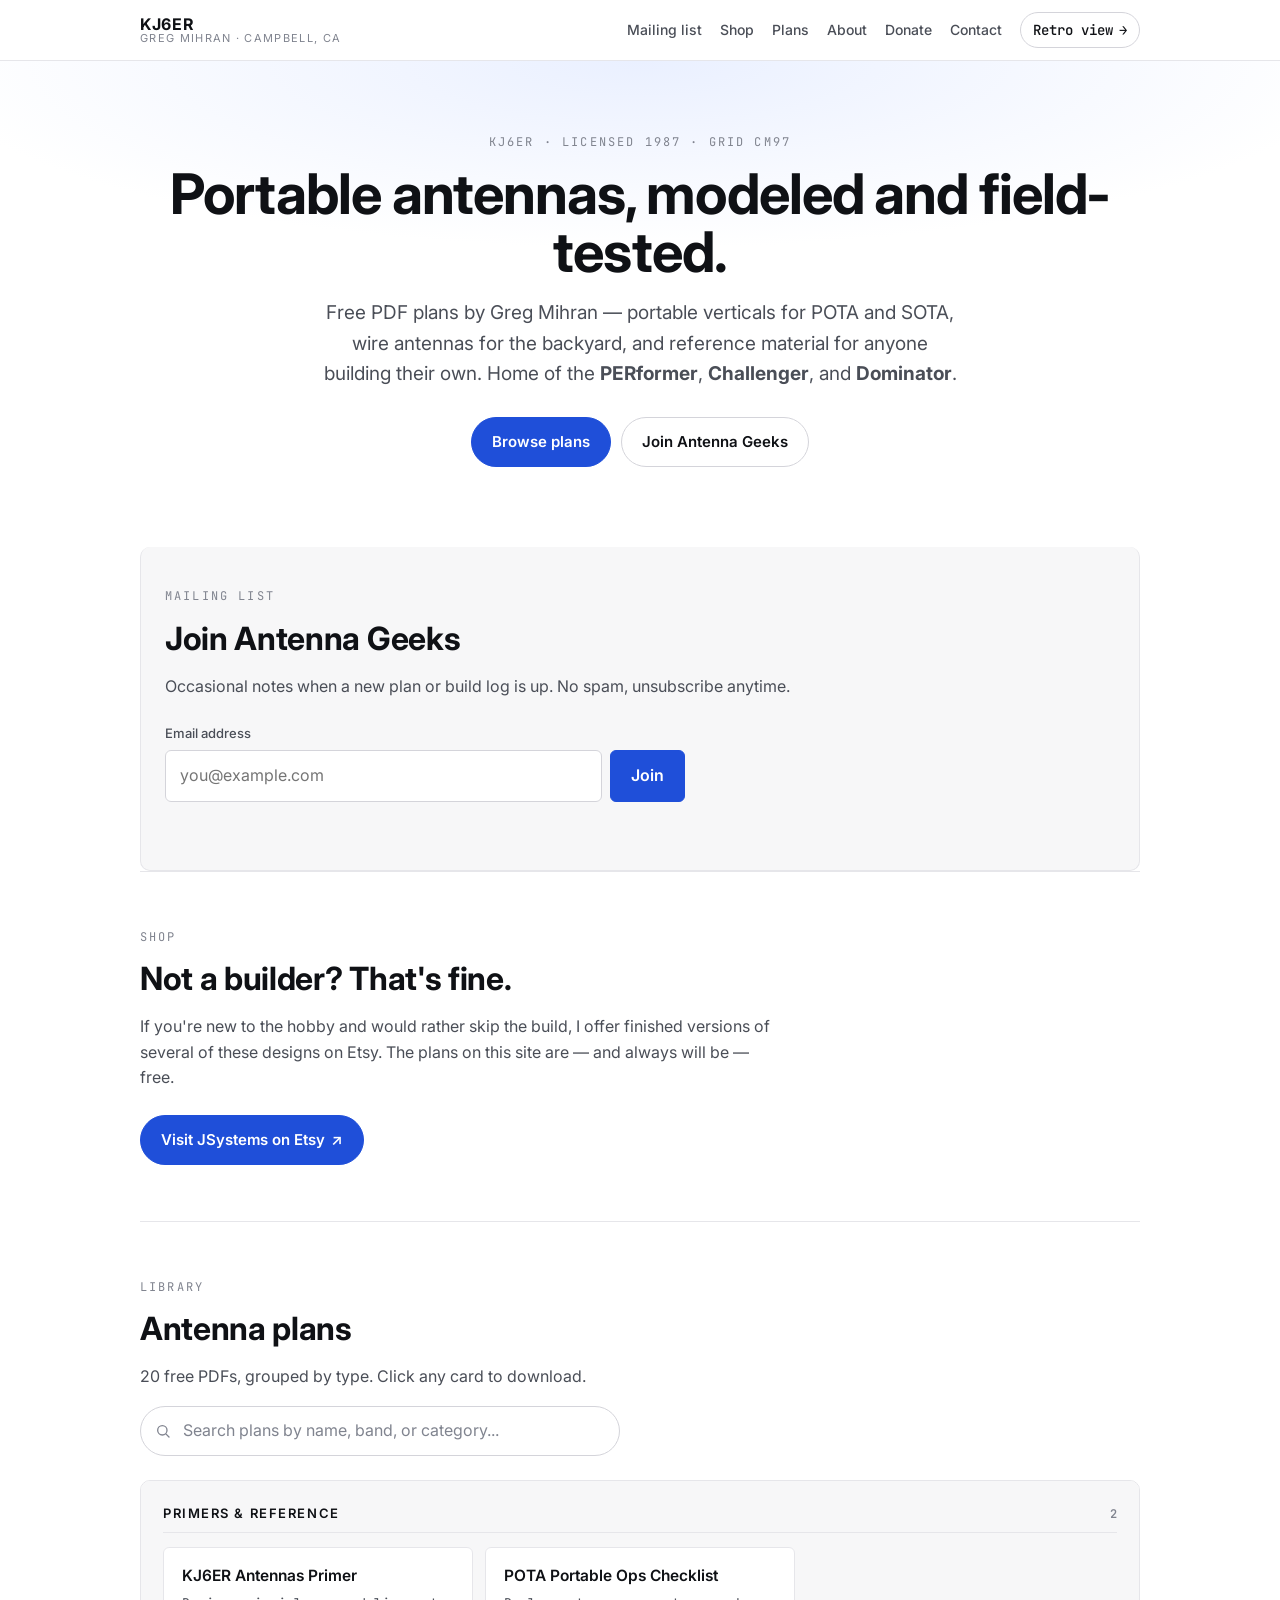
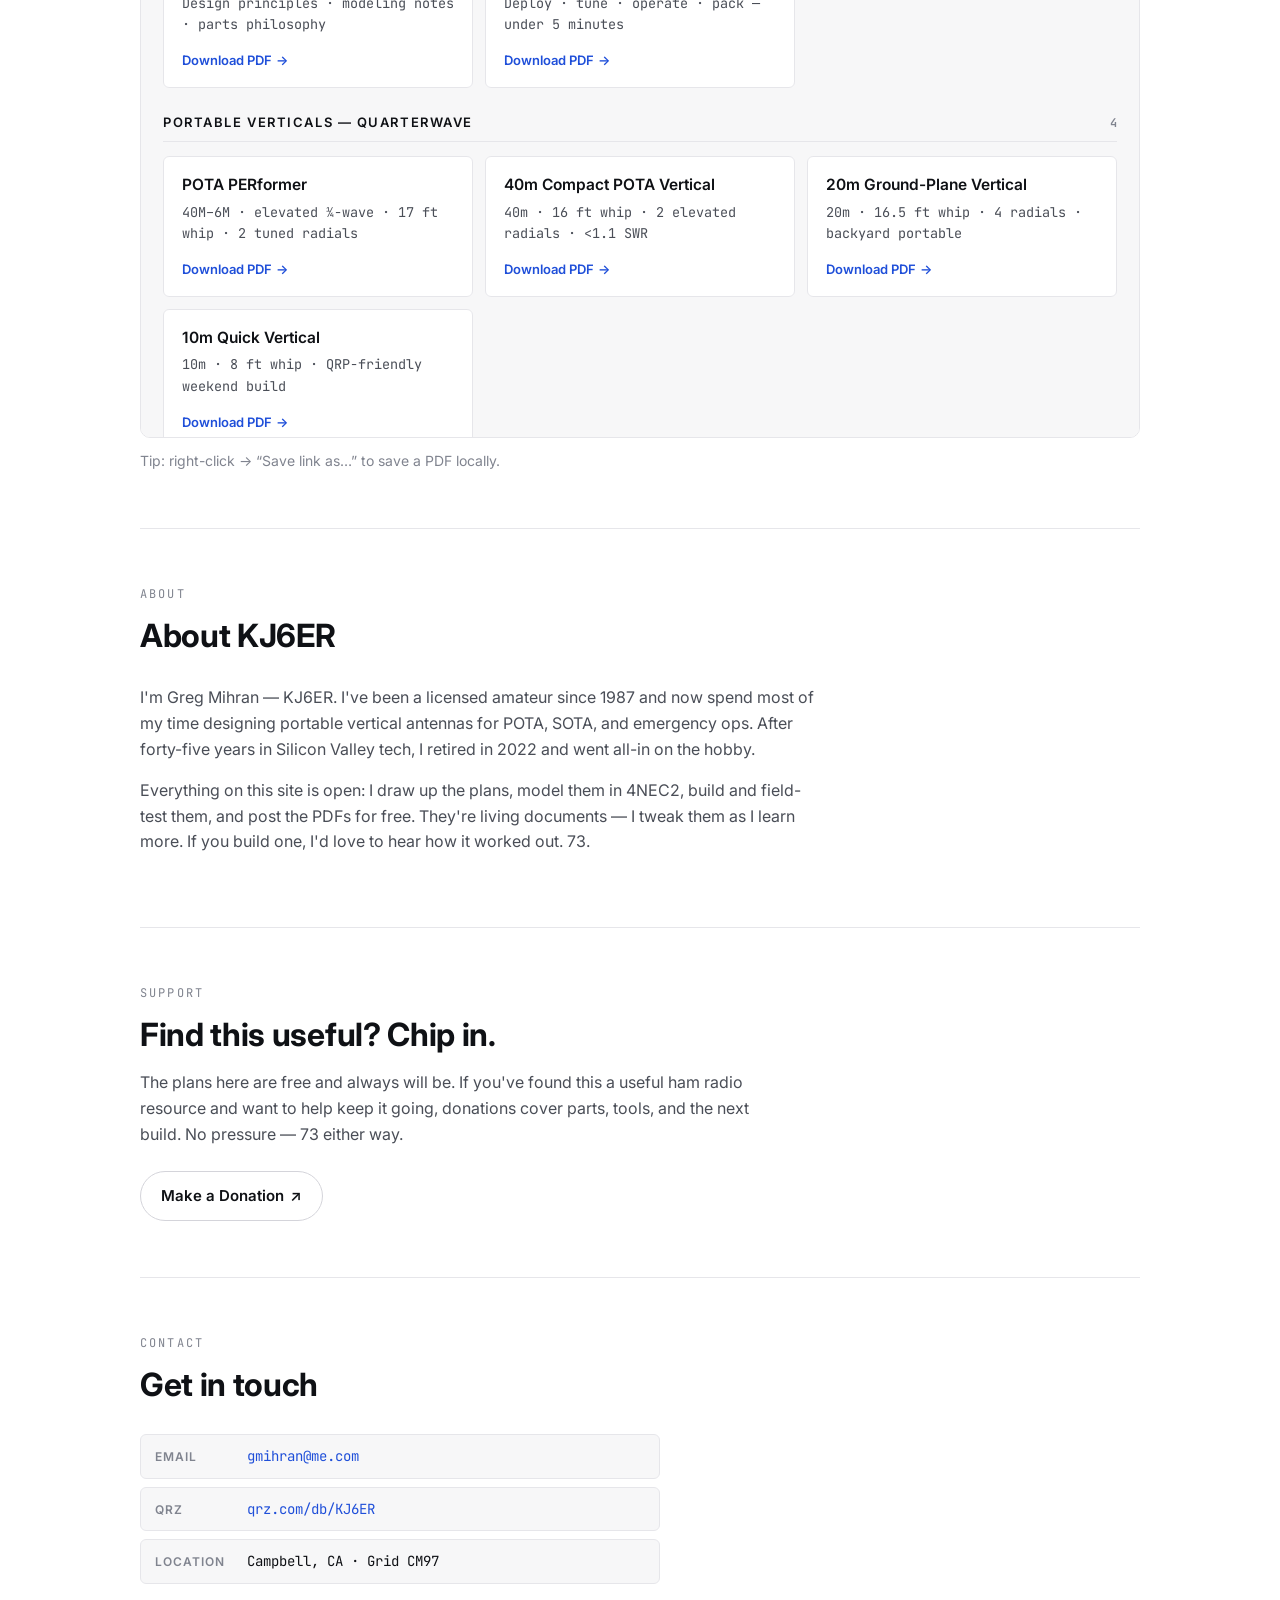
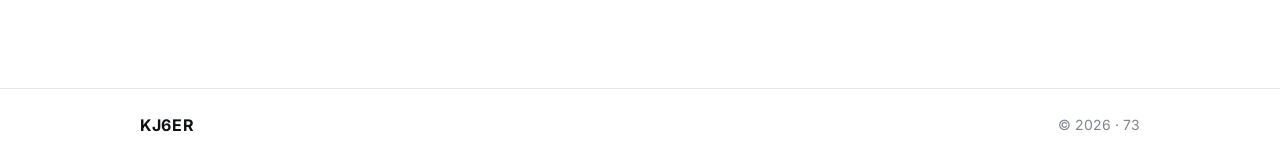
==== commit f68ff3e0: "Cap plans list height with scrollable card, add Donate section - #plans-container now renders as a b" ====
--- a/modern.html
+++ b/modern.html
@@ -23,6 +23,7 @@
         <a href="#shop">Shop</a>
         <a href="#plans">Plans</a>
         <a href="#about">About</a>
+        <a href="#donate">Donate</a>
         <a href="#contact">Contact</a>
         <a class="nav__toggle" data-style-toggle href="index.html" title="Switch to retro view">
           Retro view <span aria-hidden="true">&rarr;</span>
@@ -162,6 +163,25 @@
       </div>
     </section>
 
+    <!-- ===== Donate =====
+         Replace the href below with your donation link (PayPal.me,
+         Buy Me a Coffee, Ko-fi, Venmo, etc.) when ready. -->
+    <section class="section" id="donate">
+      <div class="section__head">
+        <p class="section__eyebrow">Support</p>
+        <h2 class="section__title">Find this useful? Chip in.</h2>
+        <p class="section__lede">
+          The plans here are free and always will be. If you've found this a
+          useful ham radio resource and want to help keep it going, donations
+          cover parts, tools, and the next build. No pressure &mdash; 73
+          either way.
+        </p>
+      </div>
+      <a class="btn btn--ghost" href="#" target="_blank" rel="noopener" data-donate-link>
+        Make a Donation <span aria-hidden="true">&#8599;</span>
+      </a>
+    </section>
+
     <!-- ===== Contact ===== -->
     <section class="section" id="contact">
       <div class="section__head">
--- a/modern.css
+++ b/modern.css
@@ -294,8 +294,29 @@
 }
 .plans-search__input::placeholder { color: var(--text-3); }
 
-.plan-group { margin: 28px 0; }
-.plan-group:first-child { margin-top: 12px; }
+#plans-container {
+  max-height: min(62vh, 560px);
+  overflow-y: auto;
+  padding: 18px 22px;
+  margin-top: 4px;
+  border: 1px solid var(--border);
+  background: var(--surface-2);
+  border-radius: var(--radius);
+  scrollbar-width: thin;
+  scrollbar-color: var(--border-strong) transparent;
+}
+#plans-container::-webkit-scrollbar { width: 10px; }
+#plans-container::-webkit-scrollbar-track { background: transparent; }
+#plans-container::-webkit-scrollbar-thumb {
+  background: var(--border-strong);
+  border-radius: 999px;
+  border: 2px solid var(--surface-2);
+}
+#plans-container::-webkit-scrollbar-thumb:hover { background: var(--text-3); }
+
+.plan-group { margin: 24px 0; }
+.plan-group:first-child { margin-top: 4px; }
+.plan-group:last-child { margin-bottom: 4px; }
 
 .plan-group__title {
   display: flex;
